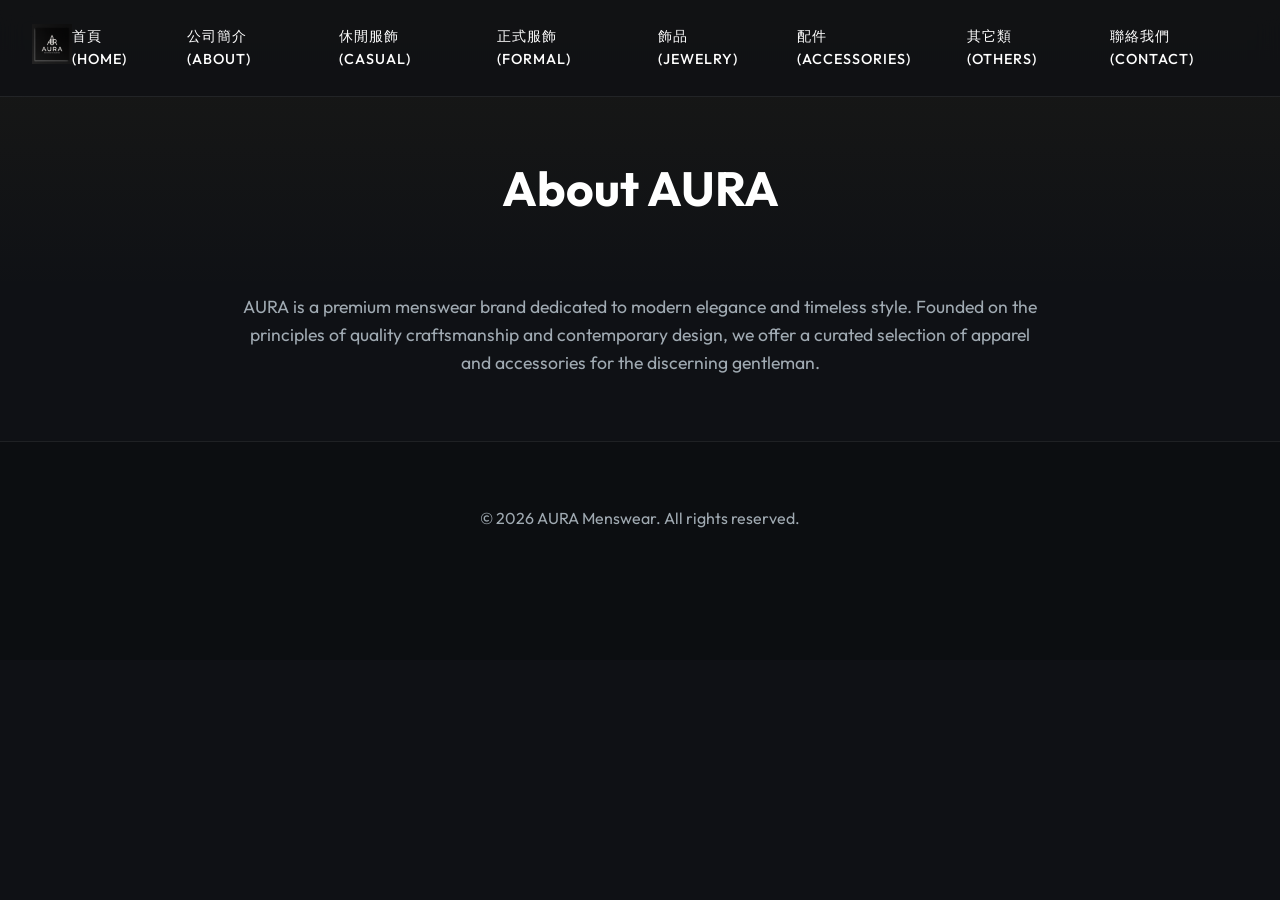
==== about.html @ ef4c2150 "Add files via upload" ====
<!DOCTYPE html>
<html lang="zh-TW">
<head>
    <meta charset="UTF-8">
    <meta name="viewport" content="width=device-width, initial-scale=1.0">
    <title>About Us | AURA Premium Menswear</title>
    <link rel="stylesheet" href="assets/css/styles.css">
</head>
<body>
    <header>
        <nav class="nav-container">
            <a href="index.html" class="logo">
                <img src="assets/images/logo.png" alt="AURA Logo">
            </a>
            <div class="nav-links">
                <a href="index.html">首頁 (Home)</a>
                <a href="about.html">公司簡介 (About)</a>
                <a href="casual.html">休閒服飾 (Casual)</a>
                <a href="formal.html">正式服飾 (Formal)</a>
                <a href="jewelry.html">飾品 (Jewelry)</a>
                <a href="accessories.html">配件 (Accessories)</a>
                <a href="others.html">其它類 (Others)</a>
                <a href="contact.html">聯絡我們 (Contact)</a>
            </div>
        </nav>
    </header>

    <main>
        <div class="page-header">
            <h1 class="animate-fade-up">About AURA</h1>
        </div>
        <section class="container">
            <p class="detail-desc" style="max-width:800px; margin:0 auto; text-align:center;">AURA is a premium menswear brand dedicated to modern elegance and timeless style. Founded on the principles of quality craftsmanship and contemporary design, we offer a curated selection of apparel and accessories for the discerning gentleman.</p>
        </section>
    </main>

    <footer>
        <div class="container">
            <p>&copy; 2026 AURA Menswear. All rights reserved.</p>
        </div>
    </footer>

    <script src="assets/js/data.js"></script>
    <script src="assets/js/main.js"></script>
</body>
</html>
---- assets/css/styles.css ----
@import url('https://fonts.googleapis.com/css2?family=Outfit:wght@300;400;500;600;700&display=swap');

:root {
    --bg-color: #0f1115;
    --text-primary: #ffffff;
    --text-secondary: #a0aab2;
    --accent: #d4af37; /* Premium Gold */
    --accent-hover: #f1c40f;
    --card-bg: rgba(255, 255, 255, 0.03);
    --glass-border: rgba(255, 255, 255, 0.08);
    --glass-shadow: 0 8px 32px 0 rgba(0, 0, 0, 0.37);
    --transition: all 0.3s cubic-bezier(0.25, 0.8, 0.25, 1);
}

* {
    margin: 0;
    padding: 0;
    box-sizing: border-box;
}

body {
    font-family: 'Outfit', sans-serif;
    background-color: var(--bg-color);
    color: var(--text-primary);
    line-height: 1.6;
    overflow-x: hidden;
}

a {
    color: var(--text-primary);
    text-decoration: none;
    transition: var(--transition);
}

a:hover {
    color: var(--accent);
}

ul {
    list-style: none;
}

/* Glassmorphism Header */
header {
    position: fixed;
    top: 0;
    width: 100%;
    z-index: 1000;
    background: rgba(15, 17, 21, 0.7);
    backdrop-filter: blur(12px);
    -webkit-backdrop-filter: blur(12px);
    border-bottom: 1px solid var(--glass-border);
    transition: var(--transition);
}

.nav-container {
    max-width: 1400px;
    margin: 0 auto;
    padding: 1.5rem 2rem;
    display: flex;
    justify-content: space-between;
    align-items: center;
}

.logo img {
    height: 40px;
    filter: invert(1); /* Ensure logo is visible in dark mode */
}

.nav-links {
    display: flex;
    gap: 2rem;
}

.nav-links a {
    font-weight: 500;
    text-transform: uppercase;
    letter-spacing: 1px;
    font-size: 0.9rem;
    position: relative;
}

.nav-links a::after {
    content: '';
    position: absolute;
    bottom: -5px;
    left: 0;
    width: 0;
    height: 2px;
    background-color: var(--accent);
    transition: var(--transition);
}

.nav-links a:hover::after,
.nav-links a.active::after {
    width: 100%;
}

/* Hero Section */
.hero {
    height: 100vh;
    display: flex;
    align-items: center;
    justify-content: center;
    text-align: center;
    position: relative;
    background: radial-gradient(circle at center, #1a1e24 0%, var(--bg-color) 100%);
    overflow: hidden;
}

.hero::before {
    content: '';
    position: absolute;
    width: 600px;
    height: 600px;
    background: var(--accent);
    filter: blur(150px);
    opacity: 0.1;
    border-radius: 50%;
    animation: pulse 8s infinite alternate;
}

@keyframes pulse {
    0% { transform: scale(1); opacity: 0.1; }
    100% { transform: scale(1.2); opacity: 0.2; }
}

.hero-content {
    z-index: 1;
    max-width: 800px;
    padding: 0 2rem;
    animation: fadeUp 1s ease-out;
}

.hero h1 {
    font-size: 4.5rem;
    font-weight: 700;
    margin-bottom: 1rem;
    background: linear-gradient(to right, #fff, var(--text-secondary));
    -webkit-background-clip: text;
    -webkit-text-fill-color: transparent;
    letter-spacing: -1px;
}

.hero p {
    font-size: 1.2rem;
    color: var(--text-secondary);
    margin-bottom: 2rem;
}

.btn {
    display: inline-block;
    padding: 1rem 2.5rem;
    background: var(--accent);
    color: #000;
    font-weight: 600;
    text-transform: uppercase;
    letter-spacing: 1px;
    border-radius: 30px;
    border: none;
    cursor: pointer;
    transition: var(--transition);
}

.btn:hover {
    background: var(--accent-hover);
    transform: translateY(-3px);
    box-shadow: 0 10px 20px rgba(212, 175, 55, 0.2);
    color: #000;
}

/* Page Layouts */
.page-header {
    padding: 150px 2rem 50px;
    text-align: center;
    background: linear-gradient(to bottom, rgba(212, 175, 55, 0.05), transparent);
}

.page-header h1 {
    font-size: 3rem;
    margin-bottom: 1rem;
}

.container {
    max-width: 1400px;
    margin: 0 auto;
    padding: 0 2rem 4rem;
}

/* Grid System */
.product-grid {
    display: grid;
    grid-template-columns: repeat(auto-fill, minmax(300px, 1fr));
    gap: 2.5rem;
}

/* Product Cards */
.product-card {
    background: var(--card-bg);
    border: 1px solid var(--glass-border);
    border-radius: 16px;
    overflow: hidden;
    backdrop-filter: blur(10px);
    transition: var(--transition);
    position: relative;
    group: hover;
}

.product-card:hover {
    transform: translateY(-10px);
    box-shadow: var(--glass-shadow);
    border-color: rgba(255, 255, 255, 0.15);
}

.product-img-wrapper {
    position: relative;
    overflow: hidden;
    aspect-ratio: 1;
    background: #fff; /* Keep white bg for generated images to pop */
}

.product-img {
    width: 100%;
    height: 100%;
    object-fit: cover;
    transition: transform 0.7s ease;
}

.product-card:hover .product-img {
    transform: scale(1.05);
}

.product-info {
    padding: 1.5rem;
}

.product-category {
    font-size: 0.8rem;
    color: var(--accent);
    text-transform: uppercase;
    letter-spacing: 1px;
    margin-bottom: 0.5rem;
    display: block;
}

.product-title {
    font-size: 1.2rem;
    font-weight: 500;
    margin-bottom: 0.5rem;
}

.product-price {
    font-size: 1.1rem;
    color: var(--text-secondary);
}

/* Detail Page */
.product-detail {
    display: grid;
    grid-template-columns: 1fr 1fr;
    gap: 4rem;
    align-items: center;
    margin-top: 50px;
}

.detail-img-wrapper {
    border-radius: 20px;
    overflow: hidden;
    background: #fff;
    border: 1px solid var(--glass-border);
    box-shadow: var(--glass-shadow);
}

.detail-img {
    width: 100%;
    height: auto;
    display: block;
}

.detail-info h1 {
    font-size: 3rem;
    margin-bottom: 1rem;
}

.detail-price {
    font-size: 2rem;
    color: var(--accent);
    margin-bottom: 2rem;
}

.detail-desc {
    color: var(--text-secondary);
    font-size: 1.1rem;
    margin-bottom: 2rem;
}

/* Footer */
footer {
    border-top: 1px solid var(--glass-border);
    padding: 4rem 2rem;
    text-align: center;
    color: var(--text-secondary);
    background: rgba(0,0,0,0.2);
}

/* Forms */
.contact-form {
    max-width: 600px;
    margin: 0 auto;
    background: var(--card-bg);
    padding: 3rem;
    border-radius: 20px;
    border: 1px solid var(--glass-border);
    backdrop-filter: blur(10px);
}

.form-group {
    margin-bottom: 1.5rem;
}

.form-control {
    width: 100%;
    padding: 1rem;
    background: rgba(0, 0, 0, 0.2);
    border: 1px solid var(--glass-border);
    border-radius: 8px;
    color: #fff;
    font-family: 'Outfit', sans-serif;
    transition: var(--transition);
}

.form-control:focus {
    outline: none;
    border-color: var(--accent);
    background: rgba(0, 0, 0, 0.4);
}

textarea.form-control {
    height: 150px;
    resize: vertical;
}

/* Animations */
@keyframes fadeUp {
    from { opacity: 0; transform: translateY(30px); }
    to { opacity: 1; transform: translateY(0); }
}

.animate-fade-up {
    animation: fadeUp 0.8s ease-out forwards;
}

/* Responsive */
@media (max-width: 992px) {
    .product-detail {
        grid-template-columns: 1fr;
    }
    .hero h1 { font-size: 3.5rem; }
}

@media (max-width: 768px) {
    .nav-links { display: none; } /* Add hamburger menu for real production */
    .hero h1 { font-size: 2.5rem; }
    .page-header { padding: 120px 1rem 30px; }
}
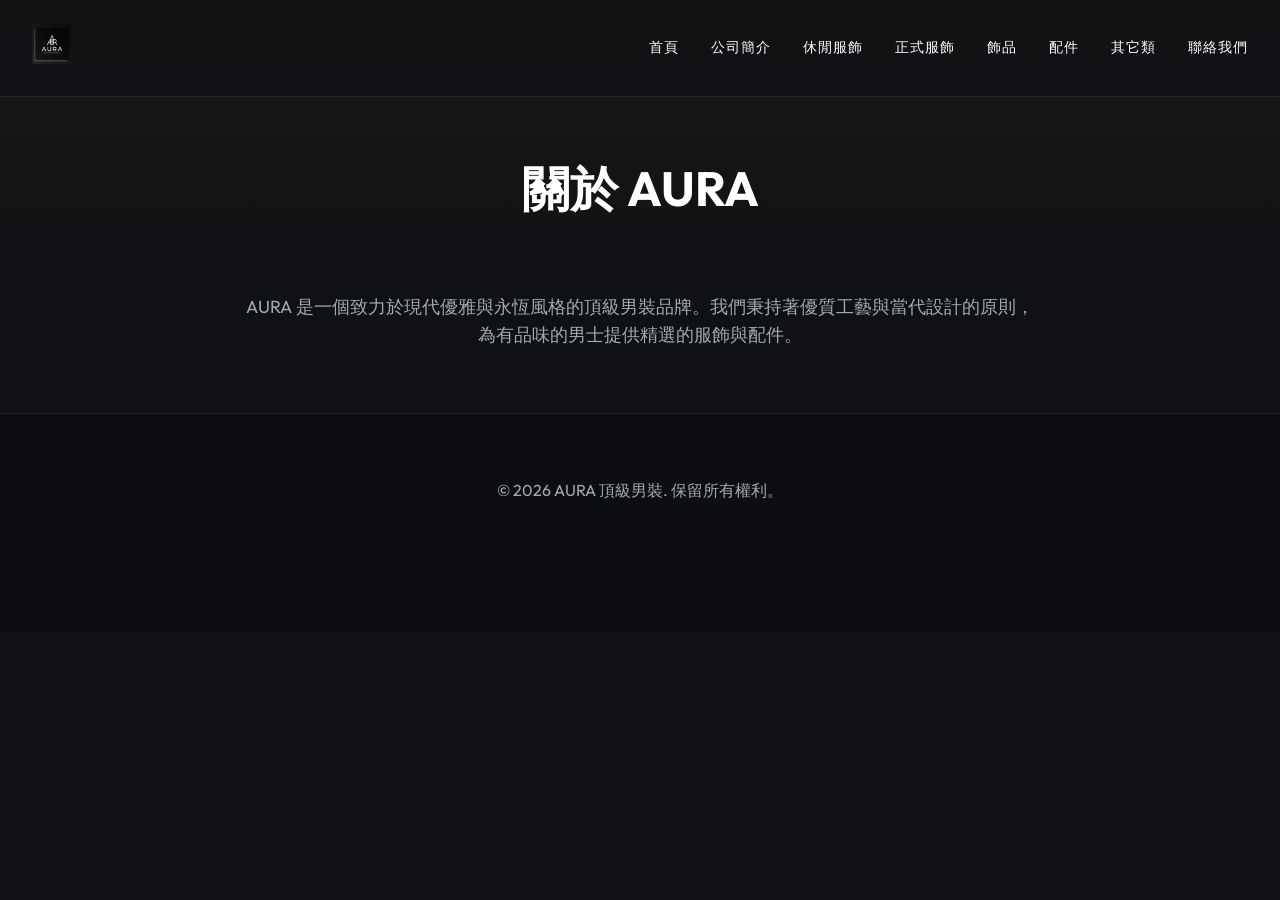
==== commit 72d0942f: "Add files via upload" ====
--- a/about.html
+++ b/about.html
@@ -3,7 +3,7 @@
 <head>
     <meta charset="UTF-8">
     <meta name="viewport" content="width=device-width, initial-scale=1.0">
-    <title>About Us | AURA Premium Menswear</title>
+    <title>關於我們 | AURA 頂級男裝</title>
     <link rel="stylesheet" href="assets/css/styles.css">
 </head>
 <body>
@@ -13,30 +13,30 @@
                 <img src="assets/images/logo.png" alt="AURA Logo">
             </a>
             <div class="nav-links">
-                <a href="index.html">首頁 (Home)</a>
-                <a href="about.html">公司簡介 (About)</a>
-                <a href="casual.html">休閒服飾 (Casual)</a>
-                <a href="formal.html">正式服飾 (Formal)</a>
-                <a href="jewelry.html">飾品 (Jewelry)</a>
-                <a href="accessories.html">配件 (Accessories)</a>
-                <a href="others.html">其它類 (Others)</a>
-                <a href="contact.html">聯絡我們 (Contact)</a>
+                <a href="index.html">首頁</a>
+                <a href="about.html">公司簡介</a>
+                <a href="casual.html">休閒服飾</a>
+                <a href="formal.html">正式服飾</a>
+                <a href="jewelry.html">飾品</a>
+                <a href="accessories.html">配件</a>
+                <a href="others.html">其它類</a>
+                <a href="contact.html">聯絡我們</a>
             </div>
         </nav>
     </header>
 
     <main>
         <div class="page-header">
-            <h1 class="animate-fade-up">About AURA</h1>
+            <h1 class="animate-fade-up">關於 AURA</h1>
         </div>
         <section class="container">
-            <p class="detail-desc" style="max-width:800px; margin:0 auto; text-align:center;">AURA is a premium menswear brand dedicated to modern elegance and timeless style. Founded on the principles of quality craftsmanship and contemporary design, we offer a curated selection of apparel and accessories for the discerning gentleman.</p>
+            <p class="detail-desc" style="max-width:800px; margin:0 auto; text-align:center;">AURA 是一個致力於現代優雅與永恆風格的頂級男裝品牌。我們秉持著優質工藝與當代設計的原則，為有品味的男士提供精選的服飾與配件。</p>
         </section>
     </main>
 
     <footer>
         <div class="container">
-            <p>&copy; 2026 AURA Menswear. All rights reserved.</p>
+            <p>&copy; 2026 AURA 頂級男裝. 保留所有權利。</p>
         </div>
     </footer>
 
